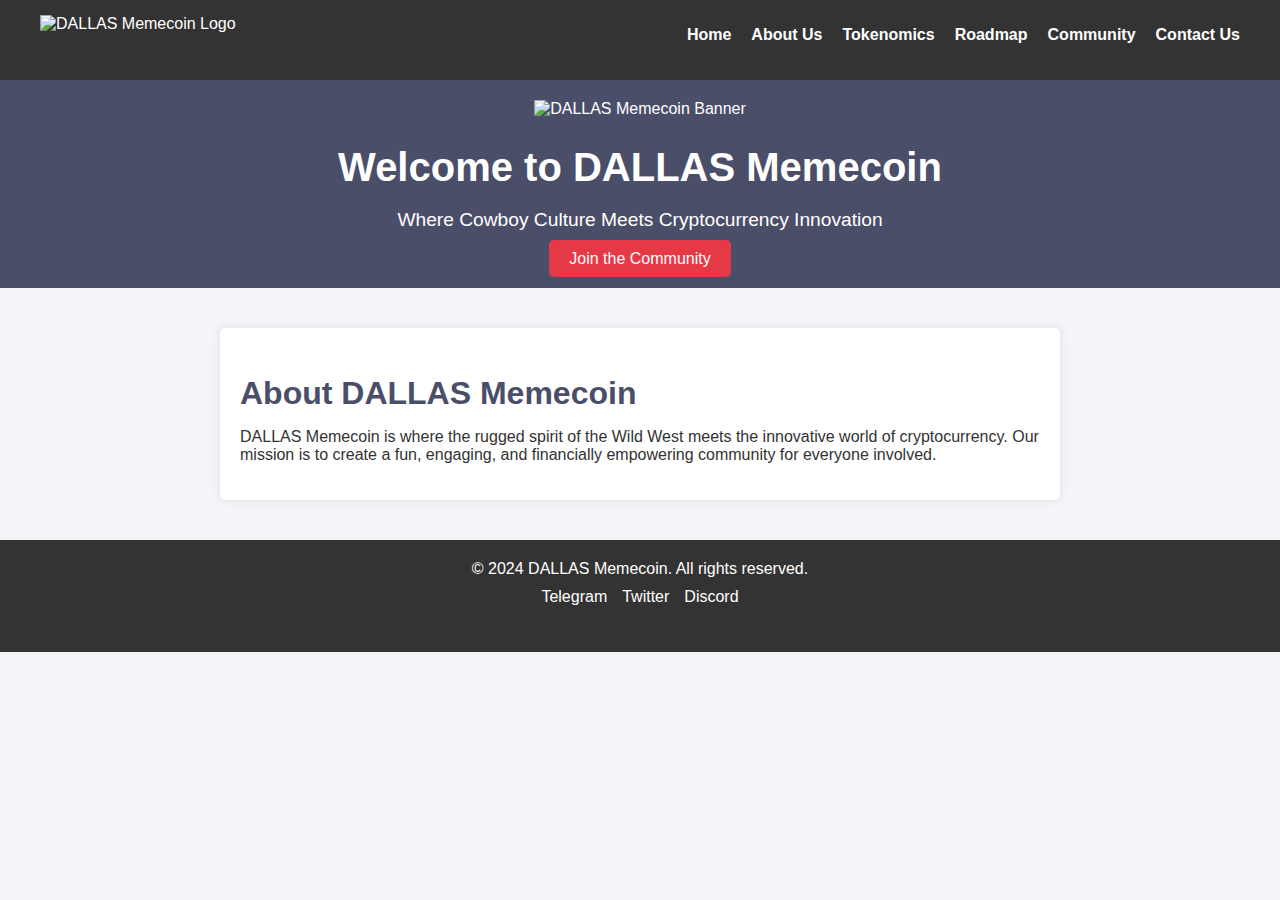
==== index.html @ d14a4745 "first version of website" ====
<!DOCTYPE html>
<html lang="en">
<head>
    <meta charset="UTF-8">
    <meta name="viewport" content="width=device-width, initial-scale=1.0">
    <title>DALLAS Memecoin</title>
    <link rel="stylesheet" href="css/styles.css">
</head>
<body>
    <header>
        <nav>
            <img src="images/logo.png" alt="DALLAS Memecoin Logo" class="logo">
            <ul>
                <li><a href="index.html">Home</a></li>
                <li><a href="about.html">About Us</a></li>
                <li><a href="tokenomics.html">Tokenomics</a></li>
                <li><a href="roadmap.html">Roadmap</a></li>
                <li><a href="community.html">Community</a></li>
                <li><a href="contact.html">Contact Us</a></li>
            </ul>
        </nav>
    </header>
    <main>
        <section class="hero">
            <img src="images/banner.jpg" alt="DALLAS Memecoin Banner" class="banner">
            <h1>Welcome to DALLAS Memecoin</h1>
            <p>Where Cowboy Culture Meets Cryptocurrency Innovation</p>
            <a href="community.html" class="cta-button">Join the Community</a>
        </section>
        <section class="intro">
            <h2>About DALLAS Memecoin</h2>
            <p>DALLAS Memecoin is where the rugged spirit of the Wild West meets the innovative world of cryptocurrency. Our mission is to create a fun, engaging, and financially empowering community for everyone involved.</p>
        </section>
    </main>
    <footer>
        <p>&copy; 2024 DALLAS Memecoin. All rights reserved.</p>
        <ul class="social-links">
            <li><a href="https://telegram.me/dallasmemecoin">Telegram</a></li>
            <li><a href="https://twitter.com/dallasmemecoin">Twitter</a></li>
            <li><a href="https://discord.gg/dallasmemecoin">Discord</a></li>
        </ul>
    </footer>
</body>
</html>
---- css/styles.css ----
body {
    font-family: Arial, sans-serif;
    margin: 0;
    padding: 0;
    background-color: #f4f4f9;
    color: #333;
}

header {
    background-color: #333;
    color: #fff;
    padding: 10px 0;
}

nav {
    display: flex;
    justify-content: space-between;
    align-items: center;
    max-width: 1200px;
    margin: 0 auto;
    padding: 0 20px;
}

.logo {
    height: 50px;
}

nav ul {
    list-style: none;
    display: flex;
    gap: 20px;
}

nav ul li {
    display: inline;
}

nav ul li a {
    color: #fff;
    text-decoration: none;
    font-weight: bold;
}

nav ul li a:hover {
    text-decoration: underline;
}

.banner {
    width: 100%;
    height: 300px;
    object-fit: cover;
}

.hero {
    text-align: center;
    padding: 20px;
    background-color: #4a4e69;
    color: #fff;
}

.hero h1 {
    font-size: 2.5em;
    margin-bottom: 10px;
}

.hero p {
    font-size: 1.2em;
}

.cta-button {
    background-color: #e63946;
    color: #fff;
    padding: 10px 20px;
    text-decoration: none;
    border-radius: 5px;
    transition: background-color 0.3s ease;
}

.cta-button:hover {
    background-color: #b22b36;
}

.intro, .about, .tokenomics, .roadmap, .community, .contact {
    max-width: 800px;
    margin: 40px auto;
    padding: 20px;
    background-color: #fff;
    border-radius: 5px;
    box-shadow: 0 0 10px rgba(0, 0, 0, 0.1);
}

h2 {
    font-size: 2em;
    margin-bottom: 10px;
    color: #4a4e69;
}

ul {
    padding-left: 20px;
}

ul li {
    margin-bottom: 10px;
}

footer {
    background-color: #333;
    color: #fff;
    text-align: center;
    padding: 20px 0;
}

footer p {
    margin: 0;
}

.social-links {
    list-style: none;
    padding: 0;
    display: flex;
    justify-content: center;
    gap: 15px;
    margin-top: 10px;
}

.social-links li {
    display: inline;
}

.social-links li a {
    color: #fff;
    text-decoration: none;
}

form {
    display: flex;
    flex-direction: column;
    gap: 10px;
}

form label {
    font-weight: bold;
}

form input, form textarea {
    padding: 10px;
    border: 1px solid #ddd;
    border-radius: 5px;
}

form button {
    background-color: #e63946;
    color: #fff;
    padding: 10px 20px;
    border: none;
    border-radius: 5px;
    cursor: pointer;
    transition: background-color 0.3s ease;
}

form button:hover {
    background-color: #b22b36;
}
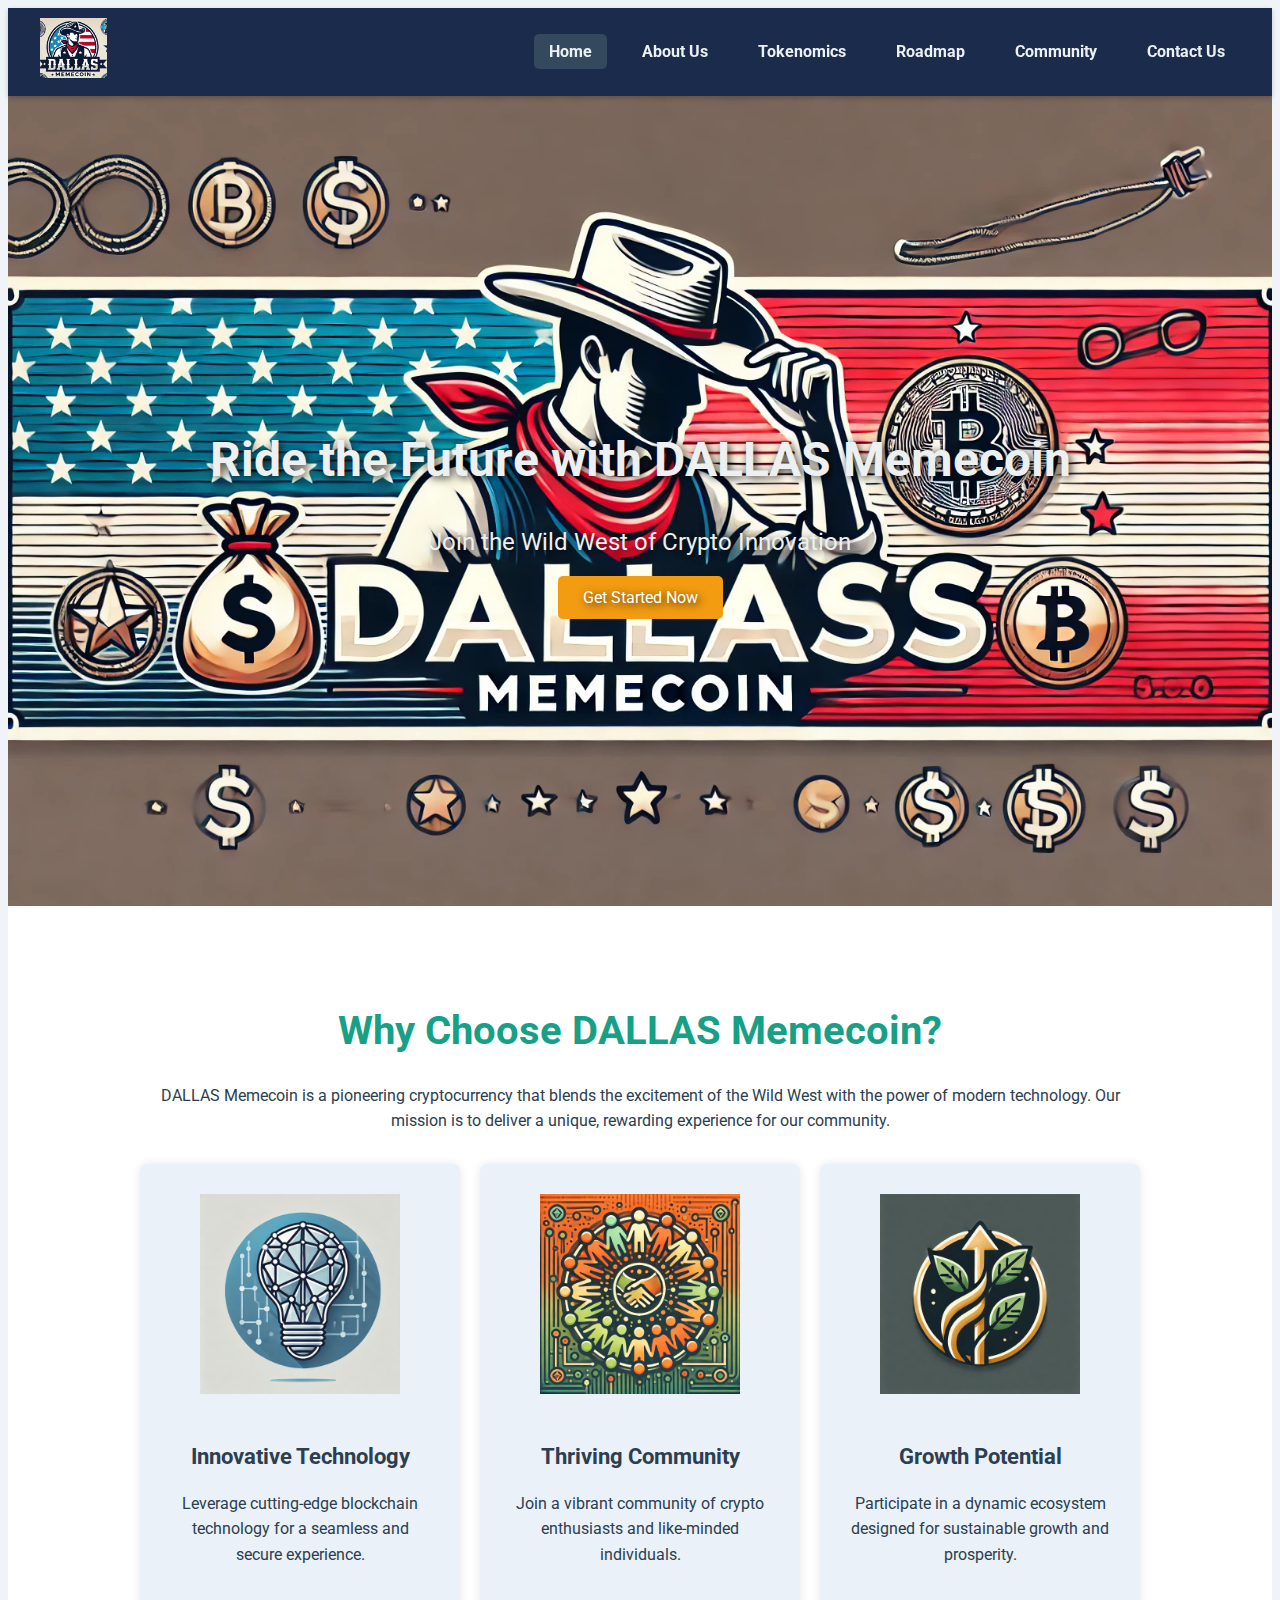
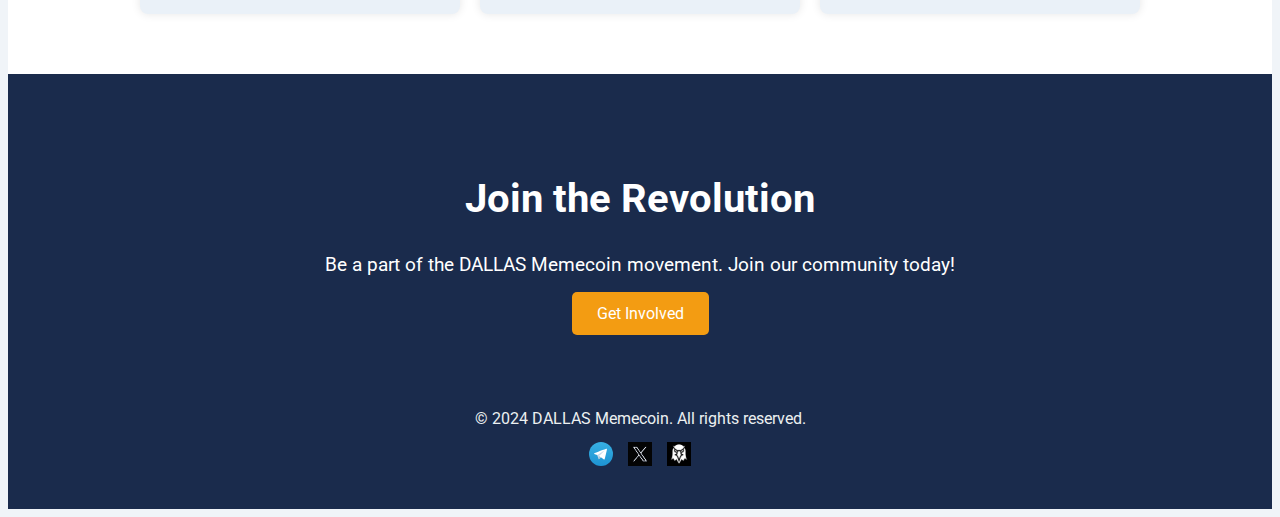
==== commit 7c6c2ef7: "v2" ====
--- a/index.html
+++ b/index.html
@@ -1,45 +1,91 @@
 <!DOCTYPE html>
 <html lang="en">
+
 <head>
     <meta charset="UTF-8">
     <meta name="viewport" content="width=device-width, initial-scale=1.0">
-    <title>DALLAS Memecoin</title>
+    <title>DALLAS Memecoin - Ride the Crypto Frontier</title>
     <link rel="stylesheet" href="css/styles.css">
+    <link href="https://fonts.googleapis.com/css2?family=Roboto:wght@300;400;700&display=swap" rel="stylesheet">
+    <script defer src="js/scripts.js"></script>
 </head>
+
 <body>
-    <header>
-        <nav>
-            <img src="images/logo.png" alt="DALLAS Memecoin Logo" class="logo">
-            <ul>
-                <li><a href="index.html">Home</a></li>
-                <li><a href="about.html">About Us</a></li>
-                <li><a href="tokenomics.html">Tokenomics</a></li>
-                <li><a href="roadmap.html">Roadmap</a></li>
-                <li><a href="community.html">Community</a></li>
-                <li><a href="contact.html">Contact Us</a></li>
-            </ul>
-        </nav>
-    </header>
-    <main>
-        <section class="hero">
-            <img src="images/banner.jpg" alt="DALLAS Memecoin Banner" class="banner">
-            <h1>Welcome to DALLAS Memecoin</h1>
-            <p>Where Cowboy Culture Meets Cryptocurrency Innovation</p>
-            <a href="community.html" class="cta-button">Join the Community</a>
-        </section>
-        <section class="intro">
-            <h2>About DALLAS Memecoin</h2>
-            <p>DALLAS Memecoin is where the rugged spirit of the Wild West meets the innovative world of cryptocurrency. Our mission is to create a fun, engaging, and financially empowering community for everyone involved.</p>
-        </section>
-    </main>
-    <footer>
-        <p>&copy; 2024 DALLAS Memecoin. All rights reserved.</p>
-        <ul class="social-links">
-            <li><a href="https://telegram.me/dallasmemecoin">Telegram</a></li>
-            <li><a href="https://twitter.com/dallasmemecoin">Twitter</a></li>
-            <li><a href="https://discord.gg/dallasmemecoin">Discord</a></li>
+<!-- Header with navigation -->
+<header>
+    <nav class="navbar">
+        <div class="logo-container">
+            <img src="images/logo.jpeg" alt="DALLAS Memecoin Logo" class="logo">
+        </div>
+        <ul class="nav-links">
+            <li><a href="index.html" class="active">Home</a></li>
+            <li><a href="about.html">About Us</a></li>
+            <li><a href="tokenomics.html">Tokenomics</a></li>
+            <li><a href="roadmap.html">Roadmap</a></li>
+            <li><a href="community.html">Community</a></li>
+            <li><a href="contact.html">Contact Us</a></li>
         </ul>
-    </footer>
+    </nav>
+</header>
+
+<!-- Hero section -->
+<main>
+    <section class="hero">
+        <div class="hero-background">
+            <img src="images/banner.jpeg" alt="DALLAS Memecoin Banner" class="banner">
+        </div>
+        <div class="hero-content">
+            <h1 class="hero-title">Ride the Future with DALLAS Memecoin</h1>
+            <p class="hero-subtitle">Join the Wild West of Crypto Innovation</p>
+            <a href="community.html" class="cta-button">Get Started Now</a>
+        </div>
+    </section>
+
+    <!-- About Section -->
+    <section class="about">
+        <div class="about-container">
+            <h2>Why Choose DALLAS Memecoin?</h2>
+            <p>DALLAS Memecoin is a pioneering cryptocurrency that blends the excitement of the Wild West with the power of modern technology. Our mission is to deliver a unique, rewarding experience for our community.</p>
+            <div class="features-grid">
+                <div class="feature-item">
+                    <img src="images/innovation.webp" alt="Innovation Icon">
+                    <h3>Innovative Technology</h3>
+                    <p>Leverage cutting-edge blockchain technology for a seamless and secure experience.</p>
+                </div>
+                <div class="feature-item">
+                    <img src="images/community.webp" alt="Community Icon">
+                    <h3>Thriving Community</h3>
+                    <p>Join a vibrant community of crypto enthusiasts and like-minded individuals.</p>
+                </div>
+                <div class="feature-item">
+                    <img src="images/growth.webp" alt="Growth Icon">
+                    <h3>Growth Potential</h3>
+                    <p>Participate in a dynamic ecosystem designed for sustainable growth and prosperity.</p>
+                </div>
+            </div>
+        </div>
+    </section>
+
+    <!-- Call to Action -->
+    <section class="call-to-action">
+        <div class="cta-content">
+            <h2>Join the Revolution</h2>
+            <p>Be a part of the DALLAS Memecoin movement. Join our community today!</p>
+            <a href="community.html" class="cta-button">Get Involved</a>
+        </div>
+    </section>
+</main>
+
+<!-- Footer -->
+<footer>
+    <p>&copy; 2024 DALLAS Memecoin. All rights reserved.</p>
+    <ul class="social-links">
+        <li><a href="https://telegram.me/dallasmemecoin"><img src="images/Telegram_logo.svg" alt="Telegram"></a></li>
+        <li><a href="https://twitter.com/dallasmemecoin"><img src="images/X_icon_2.svg" alt="Twitter"></a></li>
+        <li><a href=""><img src="images/dexscreener.png" alt="DexScreener"></a></li>
+    </ul>
+    <button class="back-to-top" onclick="scrollToTop()">Back to Top</button>
+</footer>
 </body>
+
 </html>
-
--- a/css/styles.css
+++ b/css/styles.css
@@ -1,111 +1,435 @@
+/* General Styles */
 body {
-    font-family: Arial, sans-serif;
-    margin: 0;
-    padding: 0;
-    background-color: #f4f4f9;
-    color: #333;
+    font-family: 'Roboto', sans-serif;
+    line-height: 1.6;
+    background-color: #f0f4f8;
+    color: #2c3e50;
+    overflow-x: hidden;
 }
 
 header {
-    background-color: #333;
-    color: #fff;
-    padding: 10px 0;
-}
-
-nav {
-    display: flex;
-    justify-content: space-between;
-    align-items: center;
+    background-color: #1a2b4c;
+    position: sticky;
+    top: 0;
+    z-index: 1000;
+    width: 100%;
+    box-shadow: 0 2px 5px rgba(0, 0, 0, 0.2);
+}
+
+.navbar {
     max-width: 1200px;
     margin: 0 auto;
-    padding: 0 20px;
+    display: flex;
+    align-items: center;
+    justify-content: space-between;
+    padding: 10px 20px;
 }
 
 .logo {
-    height: 50px;
-}
-
-nav ul {
+    height: 60px;
+}
+
+.nav-links {
     list-style: none;
     display: flex;
     gap: 20px;
 }
 
-nav ul li {
-    display: inline;
-}
-
-nav ul li a {
-    color: #fff;
+.nav-links li a {
+    color: #ecf0f1;
     text-decoration: none;
     font-weight: bold;
-}
-
-nav ul li a:hover {
-    text-decoration: underline;
-}
-
-.banner {
+    padding: 8px 15px;
+    border-radius: 5px;
+    transition: background-color 0.3s ease;
+}
+
+.nav-links li a:hover,
+.nav-links li a.active {
+    background-color: #34495e;
+}
+
+/* Hero Section */
+.hero {
+    position: relative;
+    height: 90vh;
+    overflow: hidden;
+    display: flex;
+    justify-content: center;
+    align-items: center;
+    text-align: center;
+    color: #ecf0f1;
+    text-shadow: 2px 2px 8px rgba(0, 0, 0, 0.8);
+}
+
+.hero-background {
+    position: absolute;
+    top: 0;
+    left: 0;
     width: 100%;
-    height: 300px;
+    height: 100%;
+    z-index: -1;
+    overflow: hidden;
+}
+
+.hero-background .banner {
+    width: 100%;
+    height: 100%;
     object-fit: cover;
 }
 
-.hero {
-    text-align: center;
+.hero-title {
+    font-size: 3em;
+    margin-bottom: 0.5em;
+    animation: fadeIn 1s ease-in-out;
+}
+
+.hero-subtitle {
+    font-size: 1.5em;
+    margin-bottom: 1em;
+    animation: fadeIn 1.5s ease-in-out;
+}
+
+.cta-button {
+    background-color: #f39c12;
+    color: #fff;
+    padding: 12px 25px;
+    text-decoration: none;
+    border-radius: 5px;
+    transition: background-color 0.3s ease;
+    animation: fadeIn 2s ease-in-out;
+}
+
+.cta-button:hover {
+    background-color: #e67e22;
+}
+
+/* Fade-in Animations */
+.fade-in {
+    opacity: 0;
+    animation: fadeIn 1s ease-in-out forwards;
+}
+
+.fade-in-up {
+    opacity: 0;
+    transform: translateY(20px);
+    animation: fadeInUp 1s ease-in-out forwards;
+}
+
+@keyframes fadeIn {
+    from {
+        opacity: 0;
+    }
+    to {
+        opacity: 1;
+    }
+}
+
+@keyframes fadeInUp {
+    from {
+        opacity: 0;
+        transform: translateY(20px);
+    }
+    to {
+        opacity: 1;
+        transform: translateY(0);
+    }
+}
+
+/* About Section */
+.about {
+    padding: 60px 20px;
+    background-color: #fff;
+    text-align: center;
+}
+
+.about h2 {
+    font-size: 2.5em;
+    margin-bottom: 20px;
+    color: #16a085;
+    animation: fadeIn 1s ease-in-out;
+}
+
+.about-container {
+    max-width: 1000px;
+    margin: 0 auto;
+}
+
+.about-grid {
+    display: flex;
+    gap: 20px;
+    justify-content: center;
+    flex-wrap: wrap;
+    margin-top: 30px;
+}
+
+.about-item {
+    background-color: #eaf1f8;
+    padding: 30px;
+    border-radius: 8px;
+    text-align: center;
+    flex: 1 1 300px;
+    box-shadow: 0 0 10px rgba(0, 0, 0, 0.1);
+    transition: transform 0.3s ease;
+    animation: fadeInUp 1s ease-in-out;
+}
+
+.about-item:hover {
+    transform: translateY(-10px);
+}
+
+.about-item h2 {
+    font-size: 1.4em;
+    margin-bottom: 15px;
+}
+
+/* Features Section */
+.features-grid {
+    display: flex;
+    gap: 20px;
+    justify-content: center;
+    flex-wrap: wrap;
+    margin-top: 30px;
+}
+
+.feature-item {
+    background-color: #eaf1f8;
+    padding: 30px;
+    border-radius: 8px;
+    text-align: center;
+    flex: 1 1 200px;
+    box-shadow: 0 0 10px rgba(0, 0, 0, 0.1);
+    transition: transform 0.3s ease;
+    animation: fadeInUp 1s ease-in-out;
+}
+
+.feature-item:hover {
+    transform: translateY(-10px);
+}
+
+.feature-item img {
+    width: 200px;
+    margin-bottom: 15px;
+}
+
+.feature-item h3 {
+    font-size: 1.4em;
+    margin-bottom: 10px;
+}
+
+/* Tokenomics Section */
+.tokenomics {
+    padding: 60px 20px;
+    background-color: #f4f4f9;
+    text-align: center;
+}
+
+.tokenomics h2 {
+    font-size: 2.5em;
+    margin-bottom: 20px;
+    color: #16a085;
+    animation: fadeIn 1s ease-in-out;
+}
+
+.tokenomics-container {
+    max-width: 1000px;
+    margin: 0 auto;
+}
+
+.tokenomics-stats {
+    display: flex;
+    justify-content: center;
+    gap: 20px;
+    flex-wrap: wrap;
+    margin-top: 30px;
+}
+
+.stat {
+    background-color: #fff;
     padding: 20px;
-    background-color: #4a4e69;
-    color: #fff;
-}
-
-.hero h1 {
-    font-size: 2.5em;
+    border-radius: 8px;
+    text-align: center;
+    flex: 1 1 200px;
+    box-shadow: 0 0 10px rgba(0, 0, 0, 0.1);
+    animation: fadeInUp 1s ease-in-out;
+}
+
+.stat h3 {
+    font-size: 1.5em;
     margin-bottom: 10px;
 }
 
-.hero p {
+.stat p {
+    font-size: 1em;
+}
+
+.tokenomics-description {
+    margin-top: 20px;
     font-size: 1.2em;
-}
-
-.cta-button {
-    background-color: #e63946;
+    animation: fadeInUp 1s ease-in-out;
+}
+
+/* Roadmap Section */
+.roadmap-page {
+    padding: 60px 20px;
+    background-color: #fff;
+    text-align: center;
+}
+
+.roadmap-page h1 {
+    font-size: 2.5em;
+    margin-bottom: 20px;
+    color: #16a085;
+    animation: fadeIn 1s ease-in-out;
+}
+
+.roadmap-timeline {
+    display: flex;
+    justify-content: center;
+    gap: 20px;
+    flex-wrap: wrap;
+    margin-top: 30px;
+}
+
+.timeline-item {
+    background-color: #eaf1f8;
+    padding: 20px;
+    border-radius: 8px;
+    text-align: center;
+    flex: 1 1 200px;
+    box-shadow: 0 0 10px rgba(0, 0, 0, 0.1);
+    animation: fadeInUp 1s ease-in-out;
+}
+
+/* Community Section */
+.community-page {
+    padding: 60px 20px;
+    background-color: #f4f4f9;
+    text-align: center;
+}
+
+.community-page h1 {
+    font-size: 2.5em;
+    margin-bottom: 20px;
+    color: #16a085;
+    animation: fadeIn 1s ease-in-out;
+}
+
+.community-grid {
+    display: flex;
+    justify-content: center;
+    gap: 20px;
+    margin-top: 30px;
+}
+
+.community-link {
+    display: flex;
+    flex-direction: column;
+    align-items: center;
+    text-decoration: none;
+    color: #2c3e50;
+    transition: transform 0.3s ease;
+    animation: fadeInUp 1s ease-in-out;
+}
+
+.community-link:hover {
+    transform: scale(1.1);
+}
+
+.community-link img {
+    width: 50px;
+    margin-bottom: 5px;
+}
+
+.events-list {
+    list-style: none;
+    padding-left: 0;
+    margin-top: 20px;
+    animation: fadeInUp 1s ease-in-out;
+}
+
+.events-list li {
+    background-color: #fff;
+    padding: 10px;
+    margin-bottom: 10px;
+    border-radius: 5px;
+    box-shadow: 0 0 5px rgba(0, 0, 0, 0.1);
+}
+
+/* Contact Section */
+.contact-page {
+    padding: 60px 20px;
+    background-color: #fff;
+    text-align: center;
+}
+
+.contact-page h1 {
+    font-size: 2.5em;
+    margin-bottom: 20px;
+    color: #16a085;
+    animation: fadeIn 1s ease-in-out;
+}
+
+form {
+    max-width: 600px;
+    margin: 0 auto;
+    display: flex;
+    flex-direction: column;
+    gap: 15px;
+    animation: fadeInUp 1s ease-in-out;
+}
+
+form label {
+    font-weight: bold;
+    font-size: 1.1em;
+}
+
+form input,
+form textarea {
+    padding: 10px;
+    border: 1px solid #ddd;
+    border-radius: 5px;
+    font-size: 1em;
+}
+
+form button {
+    background-color: #f39c12;
     color: #fff;
     padding: 10px 20px;
-    text-decoration: none;
-    border-radius: 5px;
+    border: none;
+    border-radius: 5px;
+    cursor: pointer;
     transition: background-color 0.3s ease;
 }
 
-.cta-button:hover {
-    background-color: #b22b36;
-}
-
-.intro, .about, .tokenomics, .roadmap, .community, .contact {
-    max-width: 800px;
-    margin: 40px auto;
-    padding: 20px;
-    background-color: #fff;
-    border-radius: 5px;
-    box-shadow: 0 0 10px rgba(0, 0, 0, 0.1);
-}
-
-h2 {
-    font-size: 2em;
+form button:hover {
+    background-color: #e67e22;
+}
+
+/* Call to Action Section */
+.call-to-action {
+    padding: 60px 20px;
+    background-color: #1a2b4c;
+    color: #fff;
+    text-align: center;
+}
+
+.cta-content h2 {
+    font-size: 2.5em;
     margin-bottom: 10px;
-    color: #4a4e69;
-}
-
-ul {
-    padding-left: 20px;
-}
-
-ul li {
-    margin-bottom: 10px;
-}
-
+    animation: fadeIn 1s ease-in-out;
+}
+
+.cta-content p {
+    font-size: 1.2em;
+    margin-bottom: 20px;
+    animation: fadeInUp 1s ease-in-out;
+}
+
+/* Footer */
 footer {
-    background-color: #333;
-    color: #fff;
+    background-color: #1a2b4c;
+    color: #ecf0f1;
     text-align: center;
     padding: 20px 0;
 }
@@ -121,44 +445,54 @@
     justify-content: center;
     gap: 15px;
     margin-top: 10px;
+    animation: fadeInUp 1s ease-in-out;
 }
 
 .social-links li {
     display: inline;
 }
 
-.social-links li a {
-    color: #fff;
-    text-decoration: none;
-}
-
-form {
-    display: flex;
-    flex-direction: column;
-    gap: 10px;
-}
-
-form label {
-    font-weight: bold;
-}
-
-form input, form textarea {
-    padding: 10px;
-    border: 1px solid #ddd;
-    border-radius: 5px;
-}
-
-form button {
-    background-color: #e63946;
+.social-links li a img {
+    width: 24px;
+}
+
+.back-to-top {
+    background-color: #f39c12;
     color: #fff;
     padding: 10px 20px;
-    border: none;
     border-radius: 5px;
     cursor: pointer;
     transition: background-color 0.3s ease;
-}
-
-form button:hover {
-    background-color: #b22b36;
-}
-
+    display: none;
+    position: fixed;
+    bottom: 30px;
+    right: 30px;
+    z-index: 1000;
+}
+
+.back-to-top:hover {
+    background-color: #e67e22;
+}
+
+/* Responsive Styles */
+@media (max-width: 768px) {
+    .nav-links {
+        flex-direction: column;
+        gap: 10px;
+    }
+
+    .hero-title {
+        font-size: 2.5em;
+    }
+
+    .hero-subtitle {
+        font-size: 1.2em;
+    }
+
+    .features-grid,
+    .tokenomics-stats,
+    .roadmap-timeline,
+    .community-grid {
+        flex-direction: column;
+    }
+}